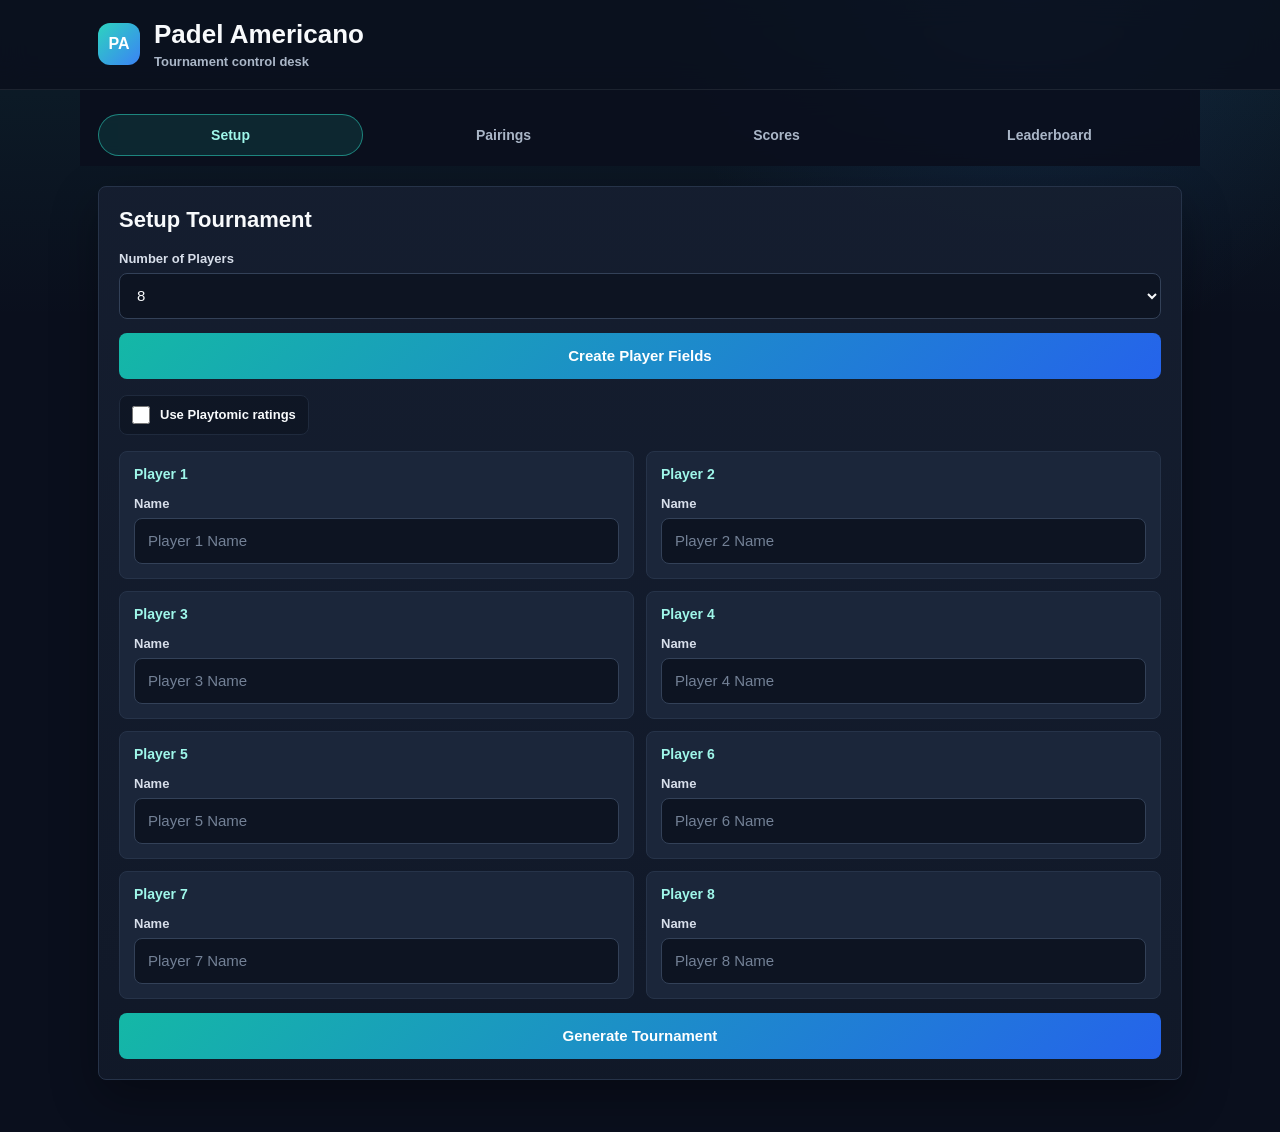
==== index.html @ 3c7347ff "Publish correct Padel Americano app" ====
<!DOCTYPE html>
<html lang="en">
<head>
    <meta charset="UTF-8">
    <meta name="viewport" content="width=device-width, initial-scale=1.0">
    <title>Padel Americano</title>
    <link rel="stylesheet" href="style.css">
</head>
<body>

<header class="app-header">
    <div class="header-inner">
        <div class="brand-mark">PA</div>
        <div>
        <h1>Padel Americano</h1>
            <p>Tournament control desk</p>
        </div>
    </div>
</header>


<nav class="tabs">
    <button class="tab active" onclick="showTab('setup')">Setup</button>
    <button class="tab" onclick="showTab('pairings')">Pairings</button>
    <button class="tab" onclick="showTab('scores')">Scores</button>
    <button class="tab" onclick="showTab('leaderboard')">Leaderboard</button>
</nav>


<div id="setupTab" class="container">

    <div class="card">
        <h2>Setup Tournament</h2>

        <label>Number of Players</label>

        <select id="playerCount">
            <option value="8">8</option>
            <option value="10">10</option>
            <option value="12">12</option>
            <option value="14">14</option>
            <option value="16">16</option>
            <option value="18">18</option>
            <option value="20">20</option>
        </select>

        <button onclick="generatePlayers()">
            Create Player Fields
        </button>

        <label class="toggle-row">
            <input
                type="checkbox"
                id="usePlaytomicRatings"
                onchange="togglePlaytomicRatings()"
            >
            <span>Use Playtomic ratings</span>
        </label>

        <div id="players"></div>

        <button onclick="createTournament()">
            Generate Tournament
        </button>
    </div>
</div>


<div id="pairingsTab" class="container" style="display:none;">
    <div class="card">
        <h2>Pairings</h2>
        <div id="pairings"></div>
    </div>
</div>

<div id="scoresTab" class="container" style="display:none;">
    <div class="card">
        <h2>Scores</h2>
        <div id="scores">
            Generate a tournament first...
        </div>
    </div>
</div>

<div id="leaderboardTab" class="container" style="display:none;">
    <div class="card">
        <h2>Leaderboard</h2>

        <div id="leaderboard">
            No results yet...
        </div>

    </div>
</div>

<script src="live-config.js"></script>
<script src="live.js"></script>
<script src="app.js"></script>

</body>
</html>
---- style.css ----
:root{
    --page:#0a0f1d;
    --page-soft:#101827;
    --panel:#151e2f;
    --panel-soft:#1b263a;
    --field:#0d1422;
    --line:#263349;
    --line-soft:#1f2a3d;
    --text:#f8fafc;
    --muted:#aab6c7;
    --faint:#6f7d91;
    --brand:#2dd4bf;
    --brand-strong:#14b8a6;
    --blue:#3b82f6;
    --green:#22c55e;
    --amber:#f59e0b;
    --danger:#ef4444;
    --radius:8px;
    --shadow:0 18px 48px rgba(0,0,0,0.32);
}

*{
    box-sizing:border-box;
}

html{
    min-height:100%;
}

body{
    margin:0;
    min-height:100%;
    font-family:Inter, Arial, sans-serif;
    background:
        linear-gradient(180deg,rgba(45,212,191,0.08),transparent 320px),
        radial-gradient(circle at 80% 0%,rgba(59,130,246,0.13),transparent 360px),
        var(--page);
    color:var(--text);
}

.app-header{
    border-bottom:1px solid rgba(255,255,255,0.08);
    background:rgba(10,15,29,0.82);
    backdrop-filter:blur(14px);
}

.header-inner{
    width:min(1120px,100%);
    margin:0 auto;
    display:flex;
    align-items:center;
    gap:14px;
    padding:20px 18px;
}

.brand-mark{
    width:42px;
    height:42px;
    display:flex;
    align-items:center;
    justify-content:center;
    border-radius:12px;
    background:linear-gradient(135deg,var(--brand),var(--blue));
    color:white;
    font-weight:900;
    letter-spacing:0;
}

.app-header h1{
    margin:0;
    font-size:26px;
    line-height:1.1;
    letter-spacing:0;
}

.app-header p{
    margin:5px 0 0;
    color:var(--muted);
    font-size:13px;
    font-weight:700;
}

.tabs{
    position:sticky;
    top:0;
    z-index:20;
    width:min(1120px,100%);
    margin:0 auto;
    display:grid;
    grid-template-columns:repeat(4,1fr);
    gap:8px;
    padding:10px 18px;
    background:rgba(10,15,29,0.9);
    backdrop-filter:blur(14px);
}

.tab{
    width:100%;
    min-height:42px;
    border:1px solid transparent;
    border-radius:999px;
    background:transparent;
    color:var(--muted);
    font-size:14px;
    font-weight:800;
    cursor:pointer;
    transition:background 160ms ease,border-color 160ms ease,color 160ms ease,transform 160ms ease;
}

.tab:hover{
    background:rgba(255,255,255,0.05);
    color:var(--text);
}

.tab.active{
    background:rgba(45,212,191,0.12);
    border-color:rgba(45,212,191,0.55);
    color:#9ff7ea;
}

.container{
    width:min(1120px,100%);
    margin:0 auto;
    padding:20px 18px 34px;
}

.card,
.tournament-info,
.round-panel{
    background:linear-gradient(180deg,rgba(21,30,47,0.98),rgba(17,25,40,0.98));
    border:1px solid var(--line);
    border-radius:var(--radius);
    box-shadow:var(--shadow);
    padding:20px;
    margin-bottom:18px;
}

h1,h2,h3,h4,label{
    color:var(--text);
}

h2{
    margin:0 0 18px;
    font-size:22px;
    line-height:1.2;
}

h3{
    margin:0 0 14px;
}

.section-title{
    margin:20px 0 12px;
    color:#d8f7f2;
    font-size:16px;
    letter-spacing:0;
}

label{
    display:block;
    margin:14px 0 7px;
    color:#d7deea;
    font-size:13px;
    font-weight:800;
}

input,
select,
button{
    width:100%;
    min-height:46px;
    padding:12px 13px;
    border-radius:var(--radius);
    box-sizing:border-box;
    font-size:15px;
}

input,
select{
    background:var(--field);
    color:var(--text);
    border:1px solid #334158;
}

input::placeholder{
    color:#738196;
}

input:focus,
select:focus{
    outline:2px solid rgba(45,212,191,0.38);
    border-color:var(--brand);
}

.toggle-row{
    display:flex;
    align-items:center;
    gap:10px;
    width:max-content;
    max-width:100%;
    margin:16px 0;
    padding:10px 12px;
    background:rgba(13,20,34,0.72);
    border:1px solid var(--line-soft);
    border-radius:var(--radius);
    cursor:pointer;
}

.toggle-row input{
    width:18px;
    min-height:18px;
    height:18px;
    margin:0;
    padding:0;
    accent-color:var(--brand);
}

.toggle-row span{
    color:var(--text);
    font-size:13px;
    font-weight:900;
}

button{
    margin-top:14px;
    background:linear-gradient(135deg,var(--brand-strong),#2563eb);
    color:white;
    border:none;
    font-weight:900;
    cursor:pointer;
    transition:transform 160ms ease,filter 160ms ease;
}

button:hover{
    filter:brightness(1.07);
    transform:translateY(-1px);
}

button:active{
    transform:translateY(0);
}

#players{
    display:grid;
    grid-template-columns:repeat(2,minmax(0,1fr));
    gap:12px;
    margin-top:12px;
}

.player-card{
    background:var(--panel-soft);
    border:1px solid var(--line);
    border-radius:var(--radius);
    padding:14px;
}

.player-card h4{
    margin:0 0 10px;
    color:#9ff7ea;
    font-size:14px;
}

.stat-grid{
    display:grid;
    grid-template-columns:repeat(4,minmax(0,1fr));
    gap:10px;
}

.stat{
    background:rgba(13,20,34,0.86);
    border:1px solid var(--line-soft);
    border-radius:var(--radius);
    padding:13px;
}

.stat span,
.leaderboard-stat span,
.leaderboard-player span{
    display:block;
    color:var(--faint);
    font-size:11px;
    font-weight:900;
    text-transform:uppercase;
}

.stat strong{
    display:block;
    margin-top:6px;
    color:var(--text);
    font-size:19px;
}

.round-panel h4{
    margin:0 0 12px;
    color:#9ff7ea;
    font-size:18px;
}

.player-view .next-public-round{
    background:linear-gradient(180deg,rgba(43,32,18,0.98),rgba(25,26,33,0.98));
    border-color:rgba(245,158,11,0.45);
}

.player-view .next-public-round h4{
    color:#ffd899;
}

.player-view .next-public-round .resting-line{
    background:rgba(33,28,20,0.88);
    border-color:rgba(245,158,11,0.28);
}

.player-view .next-public-round .court-card{
    border-color:rgba(245,158,11,0.28);
    border-left-color:var(--amber);
    background:rgba(24,25,31,0.94);
}

.player-view .next-public-round .court-title{
    background:rgba(245,158,11,0.13);
    color:#ffd899;
}

.player-view .next-public-round .team{
    background:rgba(36,31,25,0.96);
    border-color:rgba(245,158,11,0.24);
}

.resting-line{
    margin:0 0 14px;
    padding:11px 13px;
    background:rgba(13,20,34,0.86);
    border:1px solid var(--line-soft);
    border-radius:var(--radius);
    color:#d7deea;
}

.share-panel{
    display:grid;
    grid-template-columns:1fr 180px;
    gap:18px;
    align-items:center;
    background:rgba(13,20,34,0.86);
    border:1px solid rgba(45,212,191,0.35);
    border-radius:var(--radius);
    padding:16px;
    margin:16px 0;
}

.share-panel h3{
    margin:0 0 6px;
}

.share-panel p{
    margin:0 0 10px;
    color:var(--muted);
    line-height:1.4;
}

.share-panel a{
    display:block;
    color:#9ff7ea;
    word-break:break-all;
    font-weight:800;
}

.share-panel button{
    max-width:220px;
}

.share-panel img{
    width:180px;
    height:180px;
    border-radius:var(--radius);
    background:white;
    padding:8px;
    justify-self:end;
}

.court-card{
    background:rgba(13,20,34,0.92);
    border:1px solid var(--line);
    border-left:4px solid var(--brand);
    border-radius:var(--radius);
    padding:15px;
    margin:12px 0;
}

.court-title{
    display:inline-flex;
    min-height:26px;
    align-items:center;
    padding:4px 10px;
    margin-bottom:12px;
    border-radius:999px;
    background:rgba(45,212,191,0.12);
    color:#9ff7ea;
    font-size:12px;
    font-weight:900;
    text-transform:uppercase;
}

.team{
    background:rgba(27,38,58,0.96);
    border:1px solid #334158;
    border-radius:var(--radius);
    padding:13px;
    text-align:center;
    font-weight:900;
    overflow-wrap:anywhere;
}

.vs{
    padding:10px 0;
    color:var(--amber);
    text-align:center;
    font-size:12px;
    font-weight:900;
    text-transform:uppercase;
}

.score-input{
    margin-top:10px;
    text-align:center;
    font-size:20px;
    font-weight:900;
}

.score-summary{
    background:rgba(13,20,34,0.86);
    border:1px solid rgba(45,212,191,0.35);
    border-radius:var(--radius);
    padding:13px;
    margin-bottom:15px;
}

.score-summary p{
    margin:6px 0;
}

.next-round-preview{
    background:rgba(13,20,34,0.78);
    border:1px solid rgba(245,158,11,0.35);
    border-radius:var(--radius);
    padding:14px;
    margin:14px 0;
}

.preview-title{
    display:flex;
    align-items:center;
    justify-content:space-between;
    gap:12px;
    color:#fde68a;
    font-weight:900;
}

.preview-title span{
    color:var(--muted);
    font-size:12px;
    text-transform:uppercase;
}

.next-round-preview p{
    margin:8px 0 12px;
    color:#cbd5e1;
    font-size:13px;
}

.preview-court{
    display:grid;
    grid-template-columns:90px 1fr auto 1fr;
    gap:10px;
    align-items:center;
    padding:10px 0;
    border-top:1px solid rgba(255,255,255,0.07);
}

.preview-court strong{
    color:#fde68a;
    font-size:13px;
}

.preview-court span{
    color:var(--text);
    font-weight:800;
}

.preview-court em{
    color:var(--amber);
    font-style:normal;
    font-size:12px;
    font-weight:900;
    text-transform:uppercase;
}

.empty-state{
    padding:22px;
    background:rgba(13,20,34,0.86);
    border:1px dashed var(--line);
    border-radius:var(--radius);
    color:var(--muted);
    text-align:center;
    font-weight:800;
}

.leaderboard-note{
    margin:0 0 12px;
    padding:11px 13px;
    background:rgba(13,20,34,0.86);
    border:1px solid var(--line-soft);
    border-radius:var(--radius);
    color:#cbd5e1;
    font-size:13px;
    line-height:1.4;
}

.leaderboard-row{
    display:grid;
    grid-template-columns:42px minmax(170px,1fr) repeat(5,minmax(72px,90px));
    gap:10px;
    align-items:center;
    background:rgba(13,20,34,0.9);
    border:1px solid var(--line);
    border-radius:var(--radius);
    padding:12px;
    margin:10px 0;
}

.rank{
    width:34px;
    height:34px;
    display:flex;
    align-items:center;
    justify-content:center;
    border-radius:999px;
    background:rgba(45,212,191,0.14);
    color:#9ff7ea;
    font-weight:900;
}

.leaderboard-player strong,
.leaderboard-stat strong{
    display:block;
    margin-top:4px;
}

.leaderboard-stat{
    text-align:right;
}

.leaderboard-stat strong{
    font-size:15px;
}

.player-view .card{
    max-width:980px;
    margin:0 auto;
}

@media (max-width: 860px){
    .header-inner,
    .tabs,
    .container{
        padding-left:12px;
        padding-right:12px;
    }

    .tabs{
        grid-template-columns:repeat(2,1fr);
    }

    .stat-grid{
        grid-template-columns:repeat(2,1fr);
    }

    #players{
        grid-template-columns:1fr;
    }

    .leaderboard-row{
        grid-template-columns:40px 1fr 1fr;
    }

    .share-panel{
        grid-template-columns:1fr;
    }

    .share-panel img{
        justify-self:start;
    }

    .preview-court{
        grid-template-columns:1fr;
        gap:5px;
    }

    .preview-court em{
        display:none;
    }

    .leaderboard-stat{
        text-align:left;
    }
}

@media (max-width: 480px){
    .header-inner{
        align-items:flex-start;
    }

    .brand-mark{
        width:38px;
        height:38px;
        border-radius:10px;
    }

    .app-header h1{
        font-size:22px;
    }

    .tabs{
        grid-template-columns:1fr 1fr;
        gap:7px;
    }

    .tab{
        min-height:40px;
        font-size:13px;
    }

    .card,
    .tournament-info,
    .round-panel{
        padding:14px;
    }

    .stat-grid{
        grid-template-columns:1fr;
    }

    .leaderboard-row{
        grid-template-columns:36px 1fr;
    }

    .leaderboard-stat{
        grid-column:2;
        display:flex;
        justify-content:space-between;
        gap:12px;
        border-top:1px solid rgba(255,255,255,0.06);
        padding-top:8px;
    }
}
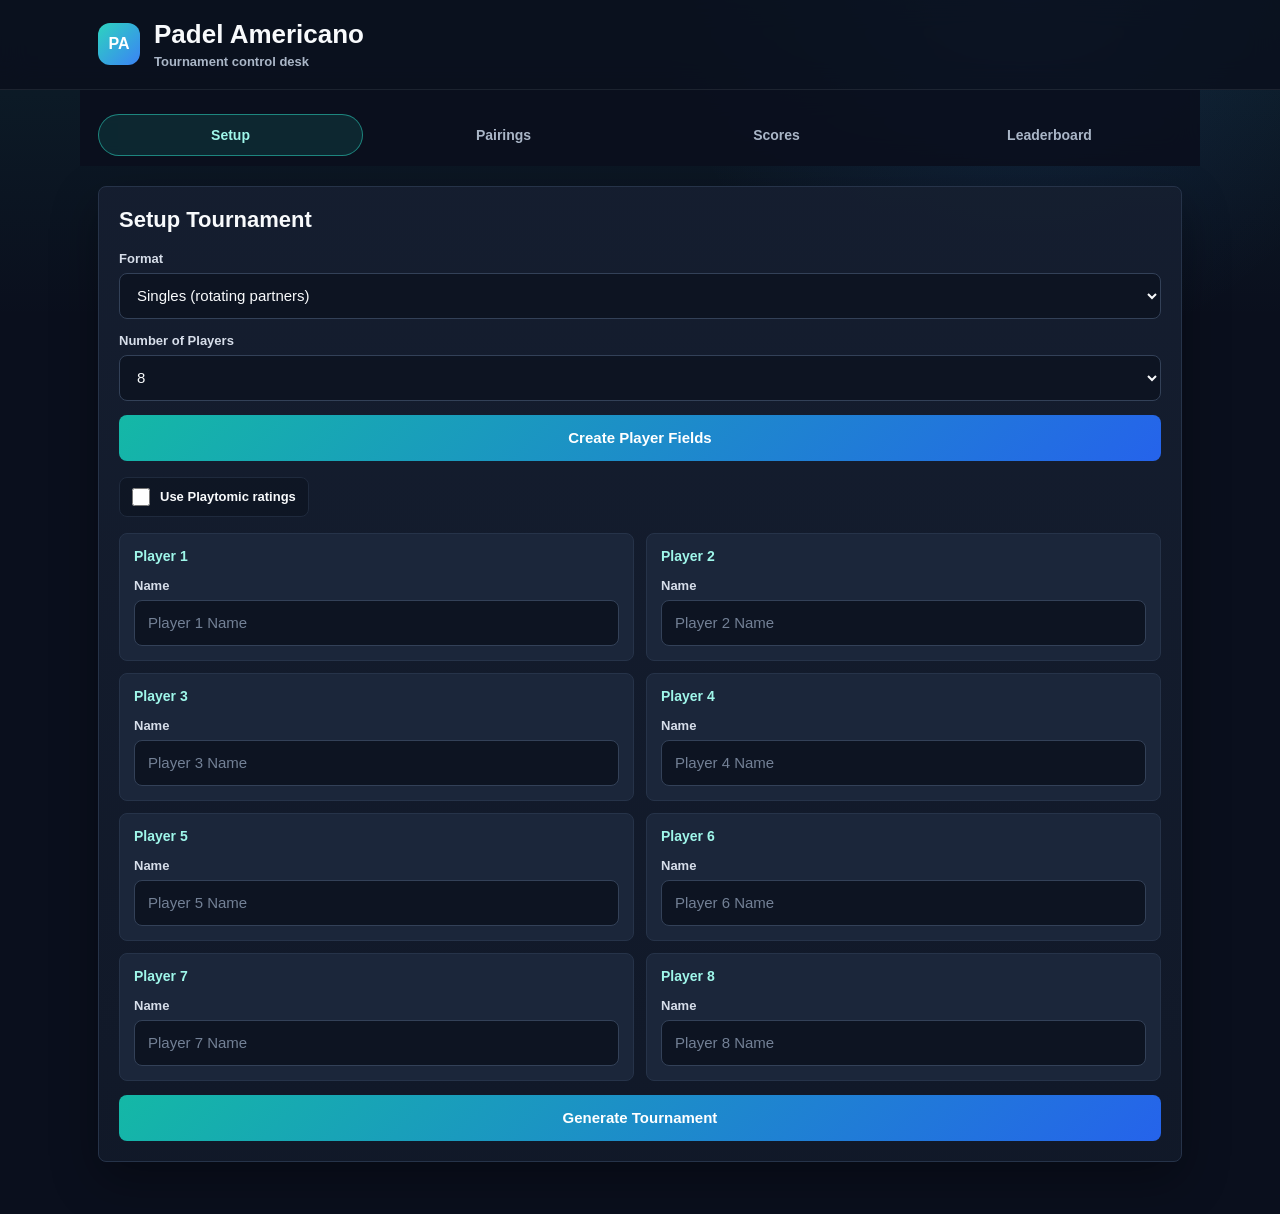
==== commit acf718ba: "Add Teams format alongside Singles Adds a Format selector on Setup: Singles keeps the existing rotat" ====
--- a/index.html
+++ b/index.html
@@ -31,6 +31,13 @@
 
     <div class="card">
         <h2>Setup Tournament</h2>
+
+        <label>Format</label>
+
+        <select id="tournamentFormat" onchange="generatePlayers()">
+            <option value="singles">Singles (rotating partners)</option>
+            <option value="teams">Teams (fixed partners)</option>
+        </select>
 
         <label>Number of Players</label>
 
--- a/style.css
+++ b/style.css
@@ -260,6 +260,26 @@
     font-size:14px;
 }
 
+.team-card{
+    grid-column:span 2;
+    background:rgba(13,20,34,0.5);
+    border:1px solid var(--line-soft);
+    border-radius:var(--radius);
+    padding:14px;
+}
+
+.team-card h4{
+    margin:0 0 10px;
+    color:#9ff7ea;
+    font-size:14px;
+}
+
+.team-players{
+    display:grid;
+    grid-template-columns:repeat(2,minmax(0,1fr));
+    gap:12px;
+}
+
 .stat-grid{
     display:grid;
     grid-template-columns:repeat(4,minmax(0,1fr));
@@ -368,6 +388,20 @@
     max-width:220px;
 }
 
+.live-sync-status{
+    margin:10px 0 0;
+    font-size:0.85em;
+    font-weight:700;
+}
+
+.live-sync-status.ok{
+    color:#7ee787;
+}
+
+.live-sync-status.error{
+    color:#ff7b72;
+}
+
 .share-panel img{
     width:180px;
     height:180px;
@@ -575,6 +609,14 @@
     }
 
     #players{
+        grid-template-columns:1fr;
+    }
+
+    .team-card{
+        grid-column:span 1;
+    }
+
+    .team-players{
         grid-template-columns:1fr;
     }
 
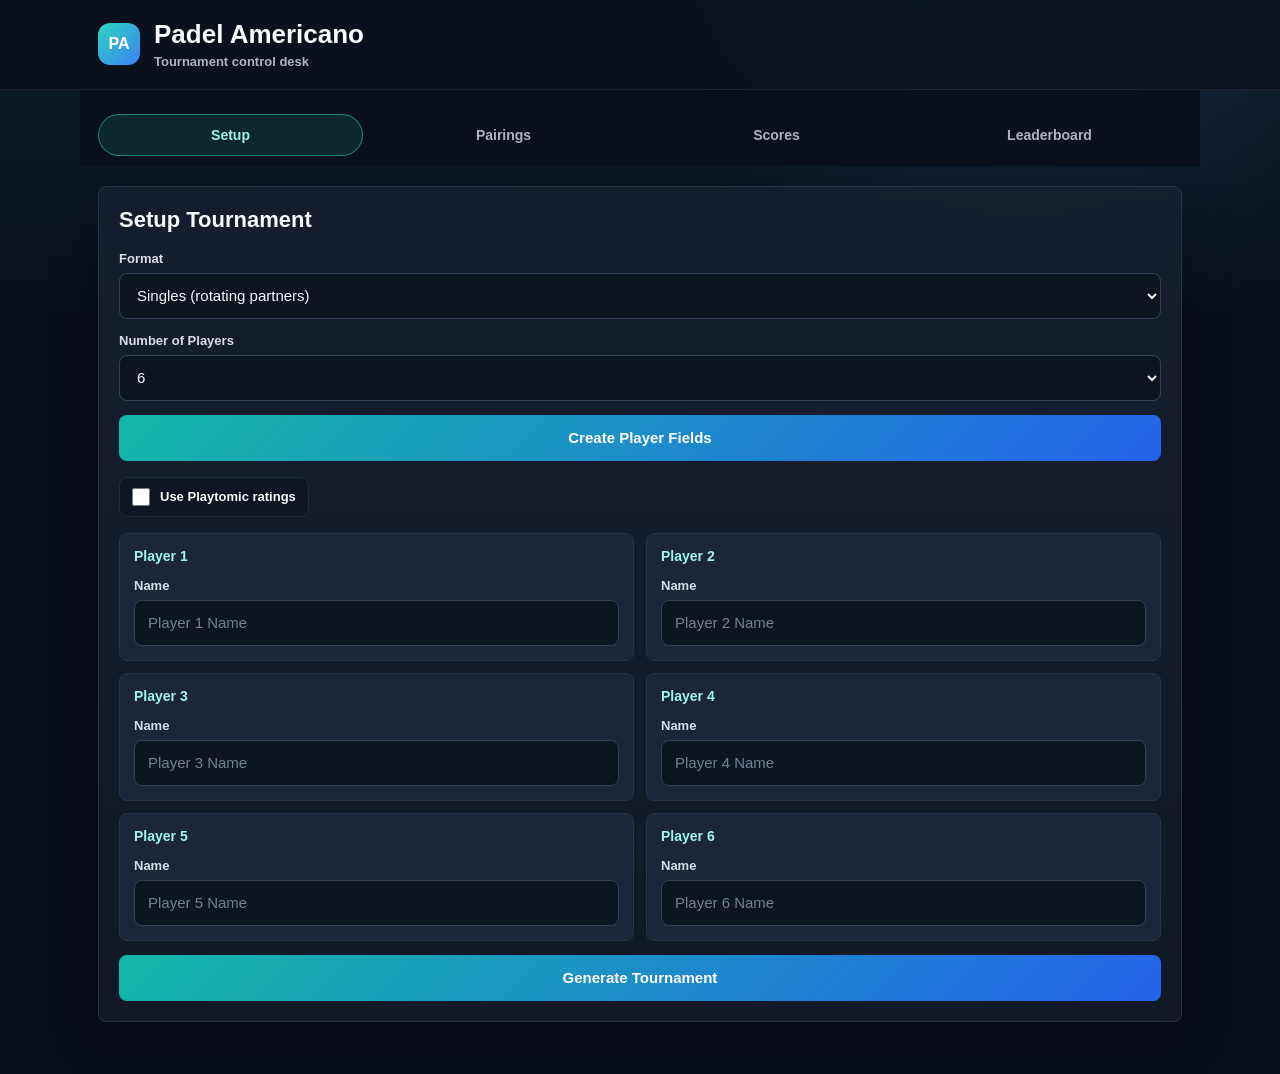
==== commit 7176e7e6: "Allow 6-player tournaments Lowers the minimum from 8 to 6, mainly for Teams (3 fixed teams, a clean " ====
--- a/index.html
+++ b/index.html
@@ -42,6 +42,7 @@
         <label>Number of Players</label>
 
         <select id="playerCount">
+            <option value="6">6</option>
             <option value="8">8</option>
             <option value="10">10</option>
             <option value="12">12</option>
@@ -91,7 +92,12 @@
 
 <div id="leaderboardTab" class="container" style="display:none;">
     <div class="card">
-        <h2>Leaderboard</h2>
+        <div class="leaderboard-header-row">
+            <h2>Leaderboard</h2>
+            <button type="button" class="ghost-button" onclick="toggleCompactLeaderboard()">
+                Compact View
+            </button>
+        </div>
 
         <div id="leaderboard">
             No results yet...
--- a/style.css
+++ b/style.css
@@ -240,6 +240,22 @@
     transform:translateY(0);
 }
 
+.ghost-button{
+    width:auto;
+    min-height:auto;
+    margin-top:0;
+    padding:8px 14px;
+    background:transparent;
+    border:1px solid var(--line);
+    color:var(--text);
+    font-size:13px;
+}
+
+.ghost-button:hover{
+    filter:none;
+    border-color:var(--brand);
+}
+
 #players{
     display:grid;
     grid-template-columns:repeat(2,minmax(0,1fr));
@@ -460,6 +476,12 @@
     font-weight:900;
 }
 
+.score-input.ghost-value{
+    color:var(--muted);
+    font-style:italic;
+    border-style:dashed;
+}
+
 .score-summary{
     background:rgba(13,20,34,0.86);
     border:1px solid rgba(45,212,191,0.35);
@@ -590,6 +612,116 @@
 .player-view .card{
     max-width:980px;
     margin:0 auto;
+}
+
+.leaderboard-header-row{
+    display:flex;
+    align-items:center;
+    justify-content:space-between;
+    gap:12px;
+    margin-bottom:4px;
+}
+
+.leaderboard-header-row h2{
+    margin:0;
+}
+
+/* ---------- Compact "screenshot" standings view ---------- */
+
+body.compact-mode .app-header,
+body.compact-mode .tabs{
+    display:none;
+}
+
+body.compact-mode #leaderboardTab.container{
+    padding:14px 12px 20px;
+    max-width:100%;
+}
+
+body.compact-mode #leaderboardTab .card{
+    border-radius:0;
+    border:none;
+    box-shadow:none;
+    margin-bottom:0;
+    padding:0;
+}
+
+body.compact-mode .leaderboard-header-row{
+    display:none;
+}
+
+.compact-summary-header{
+    text-align:center;
+    padding:10px 0 14px;
+}
+
+.compact-summary-header h2{
+    margin:0 0 4px;
+    font-size:22px;
+}
+
+.compact-summary-header p{
+    margin:0;
+    color:var(--muted);
+    font-size:13px;
+    font-weight:700;
+}
+
+.compact-exit-row{
+    display:flex;
+    justify-content:center;
+    margin-bottom:10px;
+}
+
+.compact-list{
+    columns:1;
+    column-gap:14px;
+}
+
+.compact-list.two-col{
+    columns:2;
+}
+
+.compact-row{
+    display:grid;
+    grid-template-columns:26px 1fr auto auto;
+    align-items:center;
+    gap:8px;
+    padding:7px 8px;
+    border-bottom:1px solid var(--line-soft);
+    break-inside:avoid;
+    font-size:14px;
+}
+
+.compact-row:nth-child(odd){
+    background:rgba(13,20,34,0.55);
+}
+
+.compact-rank{
+    font-weight:900;
+    color:#9ff7ea;
+    font-size:13px;
+}
+
+.compact-name{
+    font-weight:800;
+    white-space:nowrap;
+    overflow:hidden;
+    text-overflow:ellipsis;
+}
+
+.compact-avg{
+    font-weight:900;
+    color:var(--brand);
+    font-size:13px;
+    white-space:nowrap;
+}
+
+.compact-wins{
+    color:var(--muted);
+    font-size:11px;
+    font-weight:700;
+    white-space:nowrap;
 }
 
 @media (max-width: 860px){
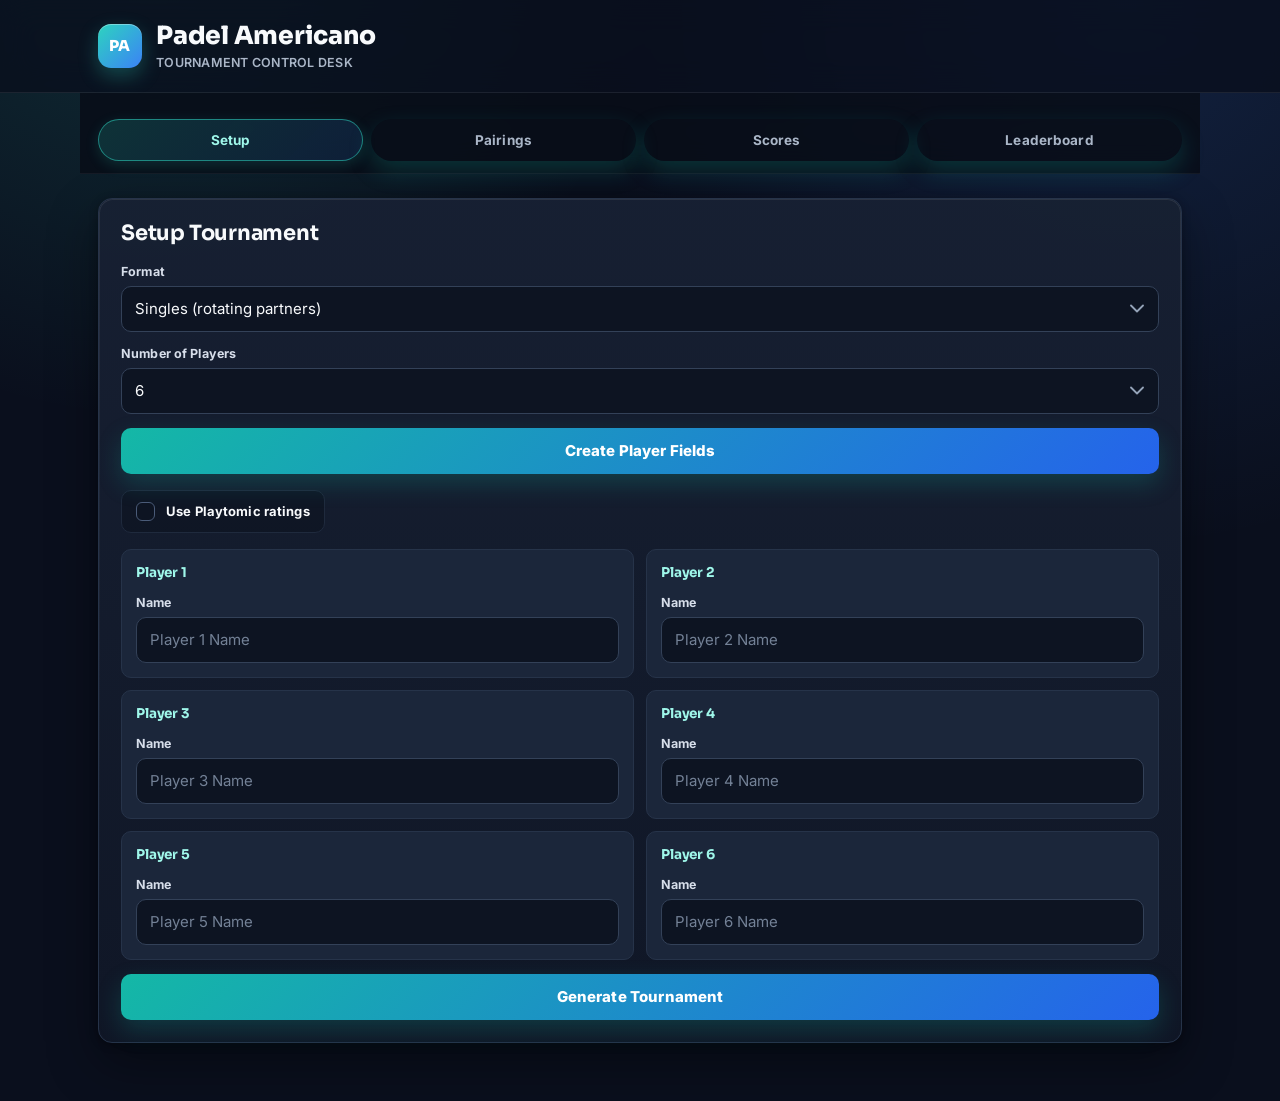
==== commit 2a6bb287: "Visual redesign: real typography, fixed layout bug, custom controls - Load Sora (headings/brand) + I" ====
--- a/index.html
+++ b/index.html
@@ -4,6 +4,9 @@
     <meta charset="UTF-8">
     <meta name="viewport" content="width=device-width, initial-scale=1.0">
     <title>Padel Americano</title>
+    <link rel="preconnect" href="https://fonts.googleapis.com">
+    <link rel="preconnect" href="https://fonts.gstatic.com" crossorigin>
+    <link href="https://fonts.googleapis.com/css2?family=Sora:wght@600;700;800&family=Inter:wght@400;500;600;700;800;900&display=swap" rel="stylesheet">
     <link rel="stylesheet" href="style.css">
 </head>
 <body>
--- a/style.css
+++ b/style.css
@@ -15,8 +15,12 @@
     --green:#22c55e;
     --amber:#f59e0b;
     --danger:#ef4444;
-    --radius:8px;
-    --shadow:0 18px 48px rgba(0,0,0,0.32);
+    --radius:14px;
+    --radius-sm:10px;
+    --shadow:0 20px 50px rgba(0,0,0,0.38), 0 2px 8px rgba(0,0,0,0.28);
+    --shadow-soft:0 10px 28px rgba(0,0,0,0.3);
+    --font-display:"Sora","Inter",system-ui,sans-serif;
+    --font-body:"Inter",system-ui,-apple-system,sans-serif;
 }
 
 *{
@@ -30,18 +34,21 @@
 body{
     margin:0;
     min-height:100%;
-    font-family:Inter, Arial, sans-serif;
+    font-family:var(--font-body);
     background:
-        linear-gradient(180deg,rgba(45,212,191,0.08),transparent 320px),
-        radial-gradient(circle at 80% 0%,rgba(59,130,246,0.13),transparent 360px),
+        radial-gradient(circle at 12% -10%,rgba(45,212,191,0.16),transparent 34%),
+        radial-gradient(circle at 88% 0%,rgba(59,130,246,0.16),transparent 38%),
+        radial-gradient(circle at 50% 100%,rgba(245,158,11,0.05),transparent 45%),
         var(--page);
+    background-attachment:fixed;
     color:var(--text);
+    -webkit-font-smoothing:antialiased;
 }
 
 .app-header{
     border-bottom:1px solid rgba(255,255,255,0.08);
-    background:rgba(10,15,29,0.82);
-    backdrop-filter:blur(14px);
+    background:rgba(10,15,29,0.78);
+    backdrop-filter:blur(16px);
 }
 
 .header-inner{
@@ -50,34 +57,42 @@
     display:flex;
     align-items:center;
     gap:14px;
-    padding:20px 18px;
+    padding:22px 18px;
 }
 
 .brand-mark{
-    width:42px;
-    height:42px;
+    width:44px;
+    height:44px;
+    flex:none;
     display:flex;
     align-items:center;
     justify-content:center;
-    border-radius:12px;
+    border-radius:13px;
     background:linear-gradient(135deg,var(--brand),var(--blue));
+    box-shadow:0 8px 20px rgba(45,212,191,0.28), inset 0 1px 0 rgba(255,255,255,0.35);
     color:white;
-    font-weight:900;
-    letter-spacing:0;
+    font-family:var(--font-display);
+    font-weight:800;
+    font-size:15px;
+    letter-spacing:0.02em;
 }
 
 .app-header h1{
     margin:0;
-    font-size:26px;
-    line-height:1.1;
-    letter-spacing:0;
+    font-family:var(--font-display);
+    font-size:25px;
+    font-weight:800;
+    line-height:1.15;
+    letter-spacing:-0.01em;
 }
 
 .app-header p{
-    margin:5px 0 0;
+    margin:4px 0 0;
     color:var(--muted);
-    font-size:13px;
-    font-weight:700;
+    font-size:12.5px;
+    font-weight:600;
+    letter-spacing:0.02em;
+    text-transform:uppercase;
 }
 
 .tabs{
@@ -89,9 +104,10 @@
     display:grid;
     grid-template-columns:repeat(4,1fr);
     gap:8px;
-    padding:10px 18px;
-    background:rgba(10,15,29,0.9);
-    backdrop-filter:blur(14px);
+    padding:12px 18px;
+    background:rgba(9,13,24,0.86);
+    backdrop-filter:blur(16px);
+    border-bottom:1px solid rgba(255,255,255,0.05);
 }
 
 .tab{
@@ -101,8 +117,10 @@
     border-radius:999px;
     background:transparent;
     color:var(--muted);
-    font-size:14px;
-    font-weight:800;
+    font-family:var(--font-body);
+    font-size:13.5px;
+    font-weight:700;
+    letter-spacing:0.01em;
     cursor:pointer;
     transition:background 160ms ease,border-color 160ms ease,color 160ms ease,transform 160ms ease;
 }
@@ -113,35 +131,58 @@
 }
 
 .tab.active{
-    background:rgba(45,212,191,0.12);
+    background:linear-gradient(135deg,rgba(45,212,191,0.18),rgba(59,130,246,0.14));
     border-color:rgba(45,212,191,0.55);
     color:#9ff7ea;
+    box-shadow:0 4px 14px rgba(45,212,191,0.16);
 }
 
 .container{
     width:min(1120px,100%);
     margin:0 auto;
-    padding:20px 18px 34px;
+    padding:24px 18px 40px;
 }
 
 .card,
 .tournament-info,
 .round-panel{
-    background:linear-gradient(180deg,rgba(21,30,47,0.98),rgba(17,25,40,0.98));
+    position:relative;
+    background:linear-gradient(180deg,rgba(23,32,50,0.98),rgba(16,23,38,0.98));
     border:1px solid var(--line);
     border-radius:var(--radius);
     box-shadow:var(--shadow);
-    padding:20px;
+    padding:22px;
     margin-bottom:18px;
+}
+
+.card::before,
+.tournament-info::before,
+.round-panel::before{
+    content:"";
+    position:absolute;
+    inset:0;
+    border-radius:inherit;
+    padding:1px;
+    background:linear-gradient(180deg,rgba(255,255,255,0.09),rgba(255,255,255,0));
+    -webkit-mask:linear-gradient(#000 0 0) content-box,linear-gradient(#000 0 0);
+    -webkit-mask-composite:xor;
+    mask-composite:exclude;
+    pointer-events:none;
 }
 
 h1,h2,h3,h4,label{
     color:var(--text);
 }
 
+h1,h2,h3,h4{
+    font-family:var(--font-display);
+    font-weight:700;
+    letter-spacing:-0.01em;
+}
+
 h2{
     margin:0 0 18px;
-    font-size:22px;
+    font-size:21px;
     line-height:1.2;
 }
 
@@ -150,18 +191,19 @@
 }
 
 .section-title{
-    margin:20px 0 12px;
+    margin:22px 0 12px;
     color:#d8f7f2;
-    font-size:16px;
-    letter-spacing:0;
+    font-size:15px;
+    font-weight:700;
 }
 
 label{
     display:block;
     margin:14px 0 7px;
     color:#d7deea;
-    font-size:13px;
-    font-weight:800;
+    font-size:12.5px;
+    font-weight:700;
+    letter-spacing:0.01em;
 }
 
 input,
@@ -170,8 +212,9 @@
     width:100%;
     min-height:46px;
     padding:12px 13px;
-    border-radius:var(--radius);
+    border-radius:var(--radius-sm);
     box-sizing:border-box;
+    font-family:var(--font-body);
     font-size:15px;
 }
 
@@ -180,45 +223,92 @@
     background:var(--field);
     color:var(--text);
     border:1px solid #334158;
+    transition:border-color 140ms ease,box-shadow 140ms ease;
+}
+
+select{
+    appearance:none;
+    -webkit-appearance:none;
+    padding-right:38px;
+    background-image:url("data:image/svg+xml,%3Csvg xmlns='http://www.w3.org/2000/svg' width='14' height='9' viewBox='0 0 14 9' fill='none'%3E%3Cpath d='M1 1.5L7 7.5L13 1.5' stroke='%2394a3b8' stroke-width='1.8' stroke-linecap='round' stroke-linejoin='round'/%3E%3C/svg%3E");
+    background-repeat:no-repeat;
+    background-position:right 14px center;
+    cursor:pointer;
 }
 
 input::placeholder{
     color:#738196;
 }
 
+input:hover,
+select:hover{
+    border-color:#3d4d68;
+}
+
 input:focus,
 select:focus{
-    outline:2px solid rgba(45,212,191,0.38);
+    outline:2px solid rgba(45,212,191,0.32);
+    outline-offset:1px;
     border-color:var(--brand);
 }
 
 .toggle-row{
     display:flex;
     align-items:center;
-    gap:10px;
+    gap:11px;
     width:max-content;
     max-width:100%;
     margin:16px 0;
-    padding:10px 12px;
+    padding:11px 14px;
     background:rgba(13,20,34,0.72);
     border:1px solid var(--line-soft);
-    border-radius:var(--radius);
+    border-radius:var(--radius-sm);
     cursor:pointer;
+    transition:border-color 140ms ease;
+}
+
+.toggle-row:hover{
+    border-color:#3d4d68;
 }
 
 .toggle-row input{
-    width:18px;
-    min-height:18px;
-    height:18px;
+    appearance:none;
+    -webkit-appearance:none;
+    width:19px;
+    min-height:19px;
+    height:19px;
     margin:0;
     padding:0;
-    accent-color:var(--brand);
+    flex:none;
+    border-radius:6px;
+    border:1.5px solid #4a5b78;
+    background:var(--field);
+    cursor:pointer;
+    position:relative;
+    transition:background 140ms ease,border-color 140ms ease;
+}
+
+.toggle-row input:checked{
+    background:linear-gradient(135deg,var(--brand),var(--brand-strong));
+    border-color:var(--brand-strong);
+}
+
+.toggle-row input:checked::after{
+    content:"";
+    position:absolute;
+    left:5px;
+    top:1px;
+    width:5px;
+    height:9px;
+    border:solid #06251f;
+    border-width:0 2px 2px 0;
+    transform:rotate(45deg);
 }
 
 .toggle-row span{
     color:var(--text);
     font-size:13px;
-    font-weight:900;
+    font-weight:700;
 }
 
 button{
@@ -226,14 +316,17 @@
     background:linear-gradient(135deg,var(--brand-strong),#2563eb);
     color:white;
     border:none;
-    font-weight:900;
+    font-weight:800;
+    letter-spacing:0.01em;
     cursor:pointer;
-    transition:transform 160ms ease,filter 160ms ease;
+    box-shadow:0 10px 24px rgba(20,184,166,0.22);
+    transition:transform 160ms ease,filter 160ms ease,box-shadow 160ms ease;
 }
 
 button:hover{
-    filter:brightness(1.07);
+    filter:brightness(1.08);
     transform:translateY(-1px);
+    box-shadow:0 14px 30px rgba(20,184,166,0.3);
 }
 
 button:active{
@@ -244,16 +337,20 @@
     width:auto;
     min-height:auto;
     margin-top:0;
-    padding:8px 14px;
+    padding:9px 15px;
     background:transparent;
     border:1px solid var(--line);
     color:var(--text);
     font-size:13px;
+    font-weight:700;
+    box-shadow:none;
 }
 
 .ghost-button:hover{
     filter:none;
     border-color:var(--brand);
+    box-shadow:none;
+    transform:none;
 }
 
 #players{
@@ -266,28 +363,28 @@
 .player-card{
     background:var(--panel-soft);
     border:1px solid var(--line);
-    border-radius:var(--radius);
+    border-radius:var(--radius-sm);
     padding:14px;
 }
 
 .player-card h4{
     margin:0 0 10px;
     color:#9ff7ea;
-    font-size:14px;
+    font-size:13.5px;
 }
 
 .team-card{
     grid-column:span 2;
     background:rgba(13,20,34,0.5);
     border:1px solid var(--line-soft);
-    border-radius:var(--radius);
+    border-radius:var(--radius-sm);
     padding:14px;
 }
 
 .team-card h4{
     margin:0 0 10px;
     color:#9ff7ea;
-    font-size:14px;
+    font-size:13.5px;
 }
 
 .team-players{
@@ -305,7 +402,7 @@
 .stat{
     background:rgba(13,20,34,0.86);
     border:1px solid var(--line-soft);
-    border-radius:var(--radius);
+    border-radius:var(--radius-sm);
     padding:13px;
 }
 
@@ -314,8 +411,9 @@
 .leaderboard-player span{
     display:block;
     color:var(--faint);
-    font-size:11px;
-    font-weight:900;
+    font-size:10.5px;
+    font-weight:700;
+    letter-spacing:0.04em;
     text-transform:uppercase;
 }
 
@@ -323,13 +421,15 @@
     display:block;
     margin-top:6px;
     color:var(--text);
+    font-family:var(--font-display);
     font-size:19px;
+    font-weight:700;
 }
 
 .round-panel h4{
     margin:0 0 12px;
     color:#9ff7ea;
-    font-size:18px;
+    font-size:17px;
 }
 
 .player-view .next-public-round{
@@ -367,8 +467,9 @@
     padding:11px 13px;
     background:rgba(13,20,34,0.86);
     border:1px solid var(--line-soft);
-    border-radius:var(--radius);
+    border-radius:var(--radius-sm);
     color:#d7deea;
+    font-size:13.5px;
 }
 
 .share-panel{
@@ -379,7 +480,7 @@
     background:rgba(13,20,34,0.86);
     border:1px solid rgba(45,212,191,0.35);
     border-radius:var(--radius);
-    padding:16px;
+    padding:18px;
     margin:16px 0;
 }
 
@@ -390,14 +491,16 @@
 .share-panel p{
     margin:0 0 10px;
     color:var(--muted);
-    line-height:1.4;
+    line-height:1.45;
+    font-size:13.5px;
 }
 
 .share-panel a{
     display:block;
     color:#9ff7ea;
     word-break:break-all;
-    font-weight:800;
+    font-weight:700;
+    font-size:13.5px;
 }
 
 .share-panel button{
@@ -421,7 +524,7 @@
 .share-panel img{
     width:180px;
     height:180px;
-    border-radius:var(--radius);
+    border-radius:var(--radius-sm);
     background:white;
     padding:8px;
     justify-self:end;
@@ -431,8 +534,8 @@
     background:rgba(13,20,34,0.92);
     border:1px solid var(--line);
     border-left:4px solid var(--brand);
-    border-radius:var(--radius);
-    padding:15px;
+    border-radius:var(--radius-sm);
+    padding:16px;
     margin:12px 0;
 }
 
@@ -440,23 +543,25 @@
     display:inline-flex;
     min-height:26px;
     align-items:center;
-    padding:4px 10px;
+    padding:4px 11px;
     margin-bottom:12px;
     border-radius:999px;
     background:rgba(45,212,191,0.12);
     color:#9ff7ea;
-    font-size:12px;
-    font-weight:900;
+    font-size:11.5px;
+    font-weight:800;
+    letter-spacing:0.03em;
     text-transform:uppercase;
 }
 
 .team{
     background:rgba(27,38,58,0.96);
     border:1px solid #334158;
-    border-radius:var(--radius);
+    border-radius:var(--radius-sm);
     padding:13px;
     text-align:center;
-    font-weight:900;
+    font-weight:800;
+    font-size:14.5px;
     overflow-wrap:anywhere;
 }
 
@@ -464,16 +569,18 @@
     padding:10px 0;
     color:var(--amber);
     text-align:center;
-    font-size:12px;
-    font-weight:900;
+    font-size:11.5px;
+    font-weight:800;
+    letter-spacing:0.06em;
     text-transform:uppercase;
 }
 
 .score-input{
     margin-top:10px;
     text-align:center;
+    font-family:var(--font-display);
     font-size:20px;
-    font-weight:900;
+    font-weight:700;
 }
 
 .score-input.ghost-value{
@@ -485,7 +592,7 @@
 .score-summary{
     background:rgba(13,20,34,0.86);
     border:1px solid rgba(45,212,191,0.35);
-    border-radius:var(--radius);
+    border-radius:var(--radius-sm);
     padding:13px;
     margin-bottom:15px;
 }
@@ -497,7 +604,7 @@
 .next-round-preview{
     background:rgba(13,20,34,0.78);
     border:1px solid rgba(245,158,11,0.35);
-    border-radius:var(--radius);
+    border-radius:var(--radius-sm);
     padding:14px;
     margin:14px 0;
 }
@@ -508,12 +615,14 @@
     justify-content:space-between;
     gap:12px;
     color:#fde68a;
-    font-weight:900;
+    font-weight:800;
+    font-size:14.5px;
 }
 
 .preview-title span{
     color:var(--muted);
-    font-size:12px;
+    font-size:11.5px;
+    letter-spacing:0.03em;
     text-transform:uppercase;
 }
 
@@ -539,74 +648,96 @@
 
 .preview-court span{
     color:var(--text);
-    font-weight:800;
+    font-weight:700;
 }
 
 .preview-court em{
     color:var(--amber);
     font-style:normal;
-    font-size:12px;
-    font-weight:900;
+    font-size:11.5px;
+    font-weight:800;
     text-transform:uppercase;
 }
 
 .empty-state{
-    padding:22px;
+    padding:24px;
     background:rgba(13,20,34,0.86);
     border:1px dashed var(--line);
-    border-radius:var(--radius);
+    border-radius:var(--radius-sm);
     color:var(--muted);
     text-align:center;
-    font-weight:800;
+    font-weight:700;
 }
 
 .leaderboard-note{
-    margin:0 0 12px;
-    padding:11px 13px;
+    margin:0 0 14px;
+    padding:12px 14px;
     background:rgba(13,20,34,0.86);
     border:1px solid var(--line-soft);
-    border-radius:var(--radius);
+    border-radius:var(--radius-sm);
     color:#cbd5e1;
     font-size:13px;
-    line-height:1.4;
+    line-height:1.45;
 }
 
 .leaderboard-row{
-    display:grid;
-    grid-template-columns:42px minmax(170px,1fr) repeat(5,minmax(72px,90px));
-    gap:10px;
-    align-items:center;
+    display:flex;
+    flex-wrap:wrap;
+    align-items:center;
+    gap:16px;
     background:rgba(13,20,34,0.9);
     border:1px solid var(--line);
-    border-radius:var(--radius);
-    padding:12px;
+    border-radius:var(--radius-sm);
+    padding:14px;
     margin:10px 0;
 }
 
 .rank{
-    width:34px;
-    height:34px;
+    width:32px;
+    height:32px;
+    flex:none;
     display:flex;
     align-items:center;
     justify-content:center;
     border-radius:999px;
     background:rgba(45,212,191,0.14);
     color:#9ff7ea;
-    font-weight:900;
-}
-
-.leaderboard-player strong,
+    font-family:var(--font-display);
+    font-weight:700;
+    font-size:14px;
+}
+
+.leaderboard-player{
+    display:flex;
+    flex-direction:column;
+    gap:4px;
+    flex:1 1 150px;
+    min-width:0;
+}
+
+.leaderboard-player strong{
+    font-size:15px;
+    overflow-wrap:anywhere;
+}
+
+.leaderboard-stats{
+    display:grid;
+    grid-template-columns:repeat(auto-fit,minmax(68px,1fr));
+    gap:10px 16px;
+    flex:2 1 320px;
+}
+
+.leaderboard-stat{
+    text-align:right;
+    min-width:0;
+}
+
 .leaderboard-stat strong{
     display:block;
-    margin-top:4px;
-}
-
-.leaderboard-stat{
-    text-align:right;
-}
-
-.leaderboard-stat strong{
+    margin-top:3px;
+    font-family:var(--font-display);
     font-size:15px;
+    font-weight:700;
 }
 
 .player-view .card{
@@ -646,6 +777,10 @@
     padding:0;
 }
 
+body.compact-mode #leaderboardTab .card::before{
+    display:none;
+}
+
 body.compact-mode .leaderboard-header-row{
     display:none;
 }
@@ -664,7 +799,7 @@
     margin:0;
     color:var(--muted);
     font-size:13px;
-    font-weight:700;
+    font-weight:600;
 }
 
 .compact-exit-row{
@@ -698,20 +833,22 @@
 }
 
 .compact-rank{
-    font-weight:900;
+    font-family:var(--font-display);
+    font-weight:700;
     color:#9ff7ea;
     font-size:13px;
 }
 
 .compact-name{
-    font-weight:800;
+    font-weight:700;
     white-space:nowrap;
     overflow:hidden;
     text-overflow:ellipsis;
 }
 
 .compact-avg{
-    font-weight:900;
+    font-family:var(--font-display);
+    font-weight:700;
     color:var(--brand);
     font-size:13px;
     white-space:nowrap;
@@ -720,7 +857,7 @@
 .compact-wins{
     color:var(--muted);
     font-size:11px;
-    font-weight:700;
+    font-weight:600;
     white-space:nowrap;
 }
 
@@ -752,10 +889,6 @@
         grid-template-columns:1fr;
     }
 
-    .leaderboard-row{
-        grid-template-columns:40px 1fr 1fr;
-    }
-
     .share-panel{
         grid-template-columns:1fr;
     }
@@ -771,10 +904,6 @@
 
     .preview-court em{
         display:none;
-    }
-
-    .leaderboard-stat{
-        text-align:left;
     }
 }
 
@@ -790,7 +919,7 @@
     }
 
     .app-header h1{
-        font-size:22px;
+        font-size:21px;
     }
 
     .tabs{
@@ -800,29 +929,25 @@
 
     .tab{
         min-height:40px;
-        font-size:13px;
+        font-size:12.5px;
     }
 
     .card,
     .tournament-info,
     .round-panel{
-        padding:14px;
+        padding:15px;
     }
 
     .stat-grid{
         grid-template-columns:1fr;
     }
 
-    .leaderboard-row{
-        grid-template-columns:36px 1fr;
+    .leaderboard-stats{
+        grid-template-columns:repeat(2,minmax(0,1fr));
+        width:100%;
     }
 
     .leaderboard-stat{
-        grid-column:2;
-        display:flex;
-        justify-content:space-between;
-        gap:12px;
-        border-top:1px solid rgba(255,255,255,0.06);
-        padding-top:8px;
-    }
-}
+        text-align:left;
+    }
+}
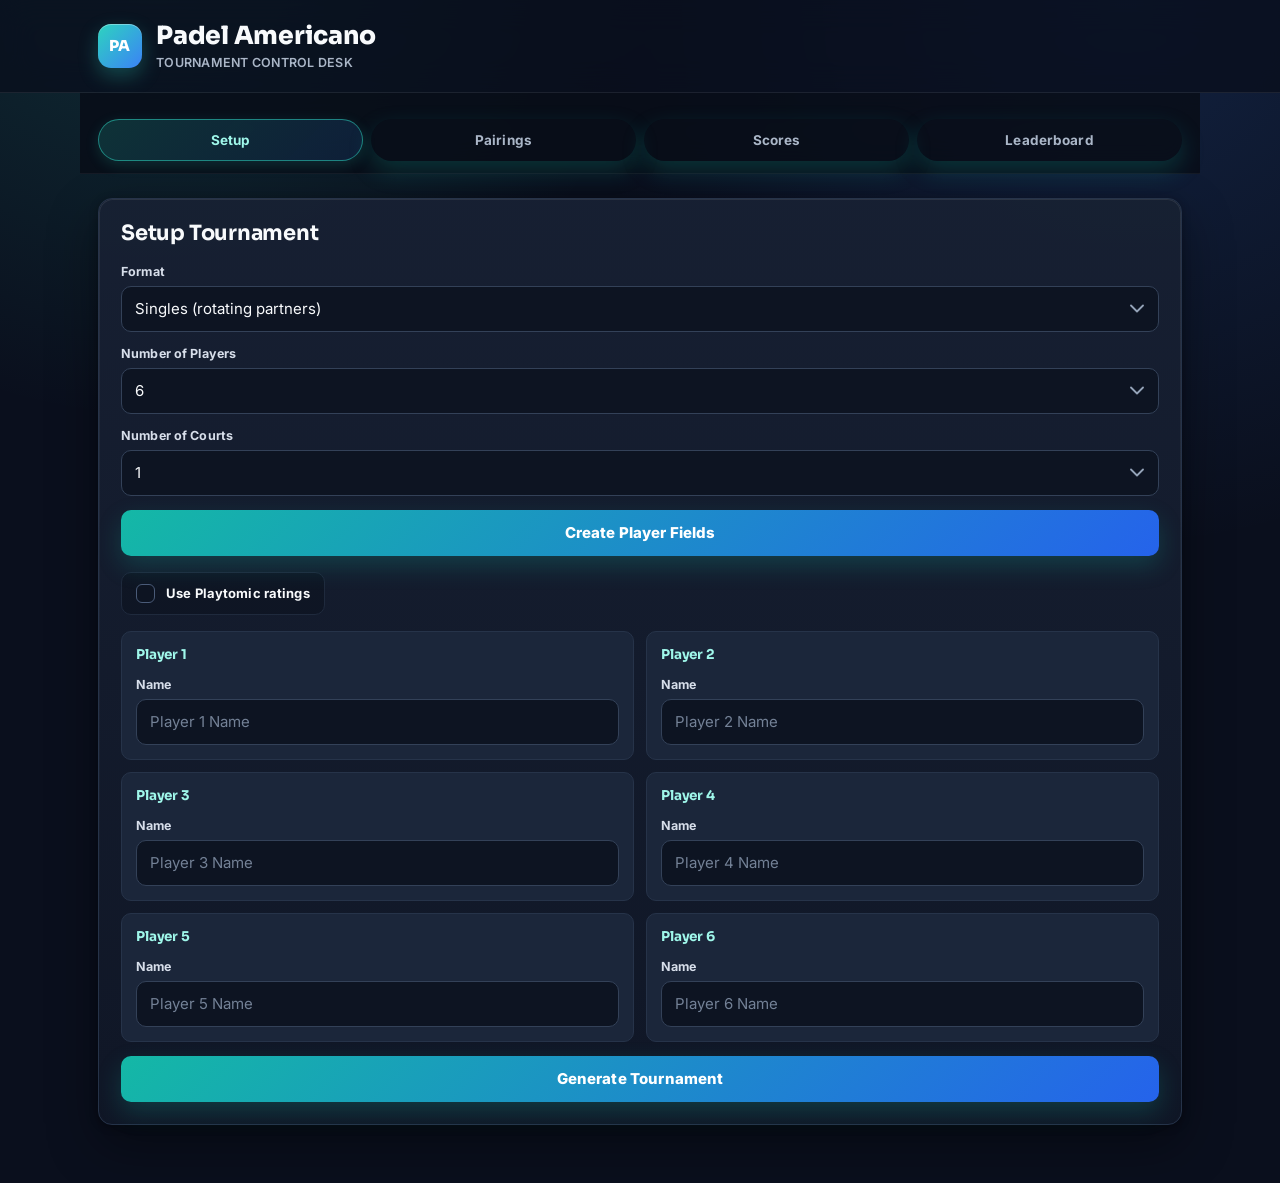
==== commit 83415428: "Add a real Number of Courts setting - fixes forced 3-court scheduling Court count was purely derived" ====
--- a/index.html
+++ b/index.html
@@ -44,7 +44,7 @@
 
         <label>Number of Players</label>
 
-        <select id="playerCount">
+        <select id="playerCount" onchange="generatePlayers()">
             <option value="6">6</option>
             <option value="8">8</option>
             <option value="10">10</option>
@@ -54,6 +54,10 @@
             <option value="18">18</option>
             <option value="20">20</option>
         </select>
+
+        <label>Number of Courts</label>
+
+        <select id="courtCount" onchange="saveCourtCountPreference()"></select>
 
         <button onclick="generatePlayers()">
             Create Player Fields
--- a/style.css
+++ b/style.css
@@ -785,6 +785,28 @@
     display:none;
 }
 
+body.compact-mode .player-view.container{
+    padding:14px 12px 20px;
+    max-width:100%;
+}
+
+body.compact-mode .player-view .card{
+    border-radius:0;
+    border:none;
+    box-shadow:none;
+    margin-bottom:0;
+    padding:0;
+}
+
+body.compact-mode .player-view .card::before{
+    display:none;
+}
+
+body.compact-mode #playerCurrentRound,
+body.compact-mode #playerNextRound{
+    display:none;
+}
+
 .compact-summary-header{
     text-align:center;
     padding:10px 0 14px;
